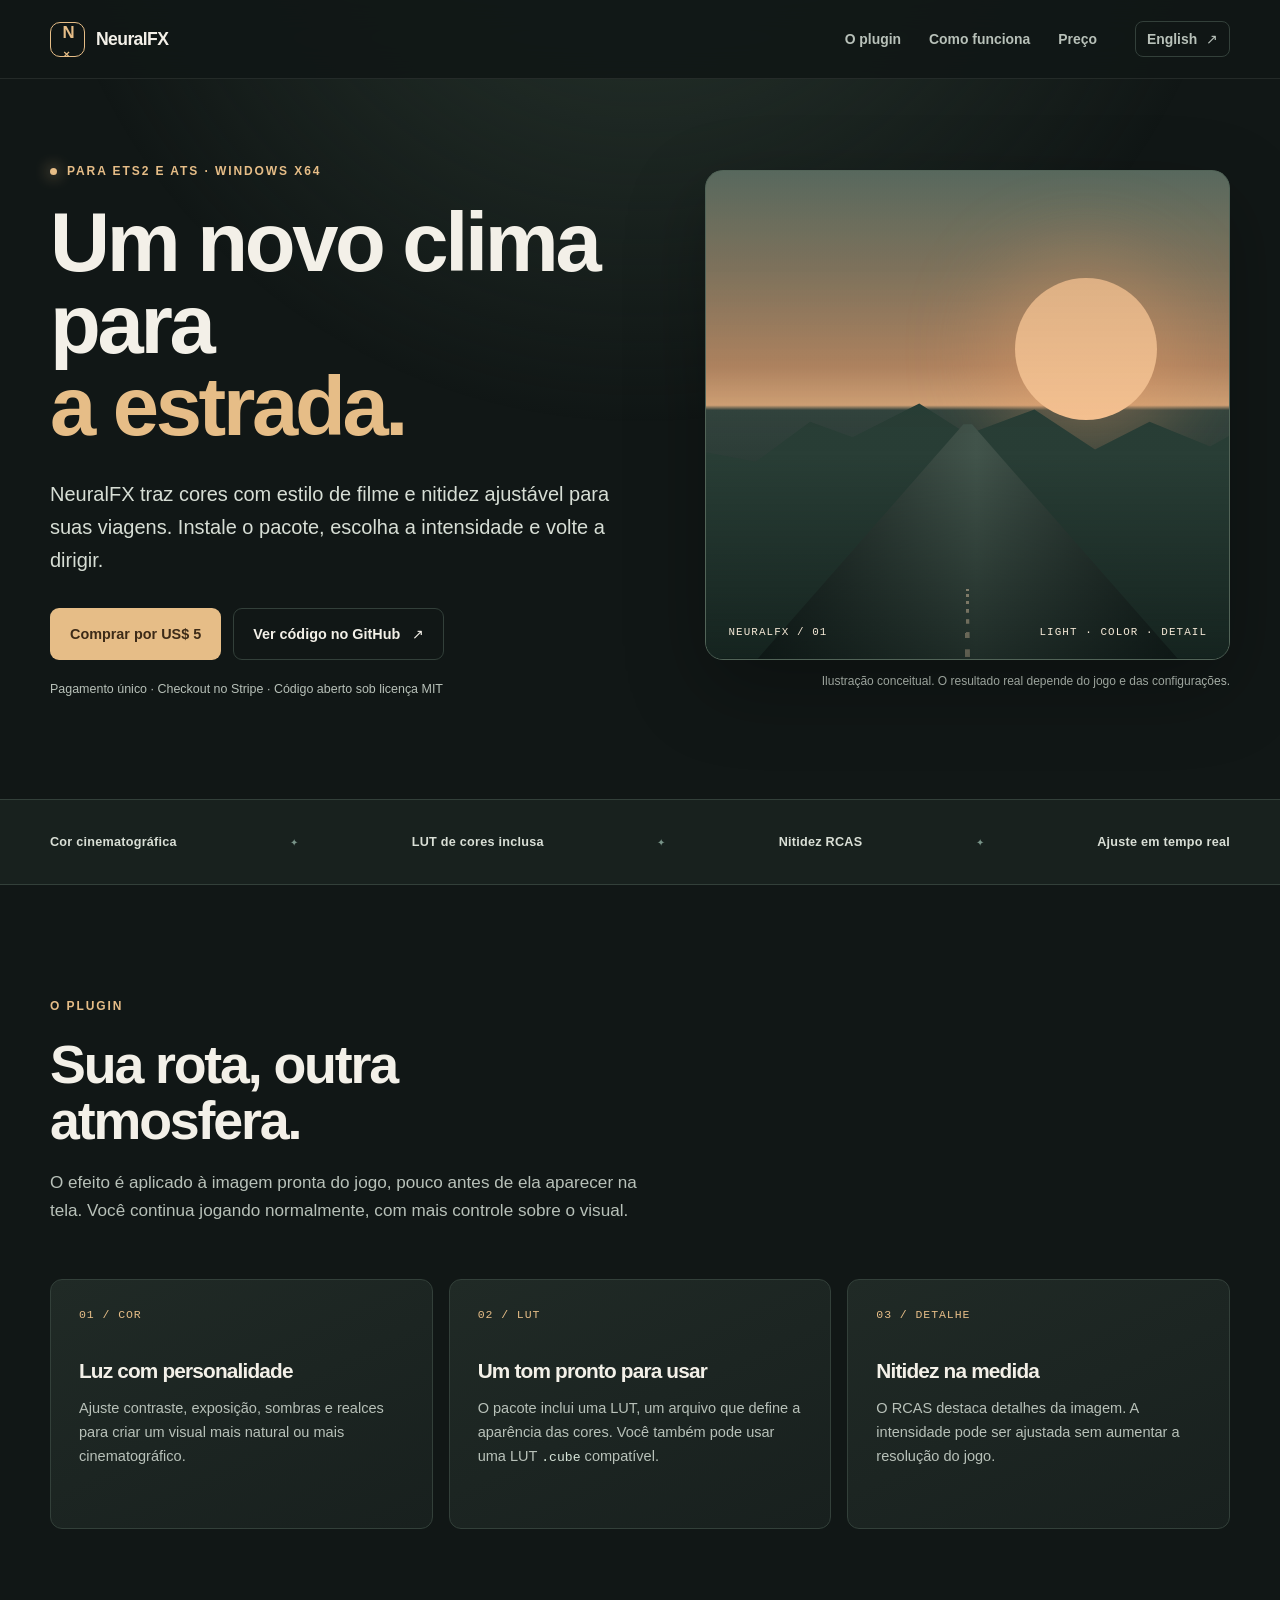
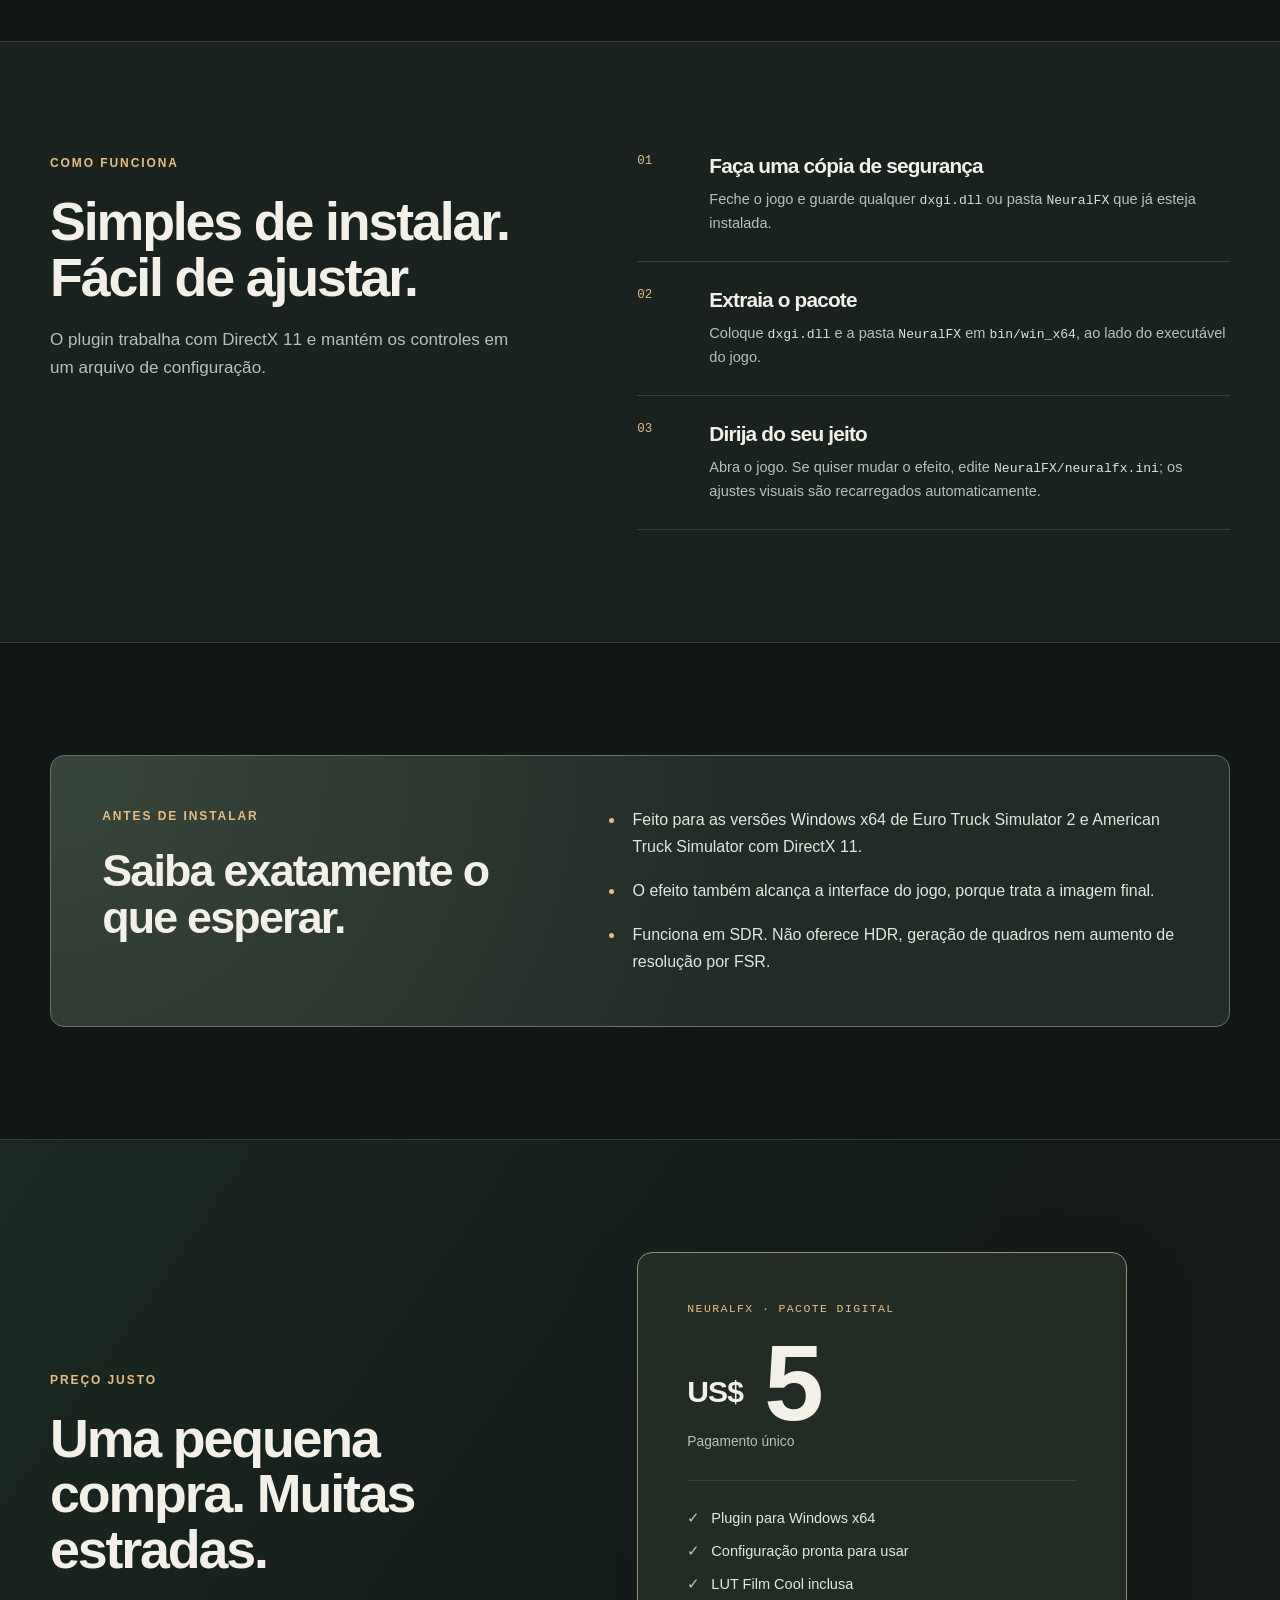
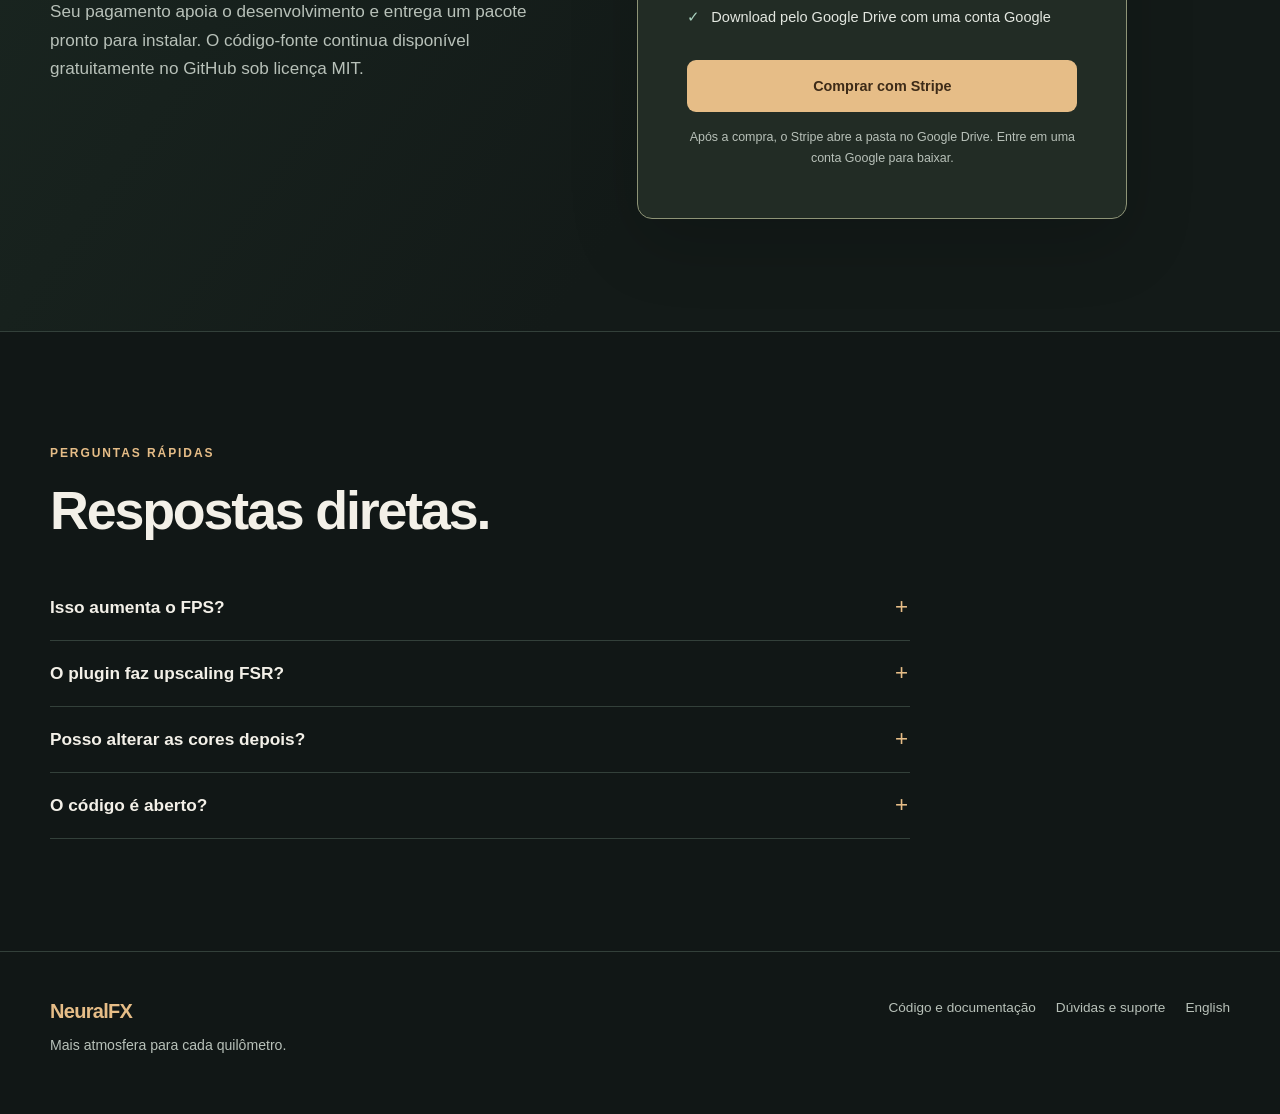
==== site/index.html @ a1a9a32c "feat: add bilingual static storefront" ====
<!doctype html>
<html lang="pt-BR">
<head>
  <meta charset="utf-8">
  <meta name="viewport" content="width=device-width, initial-scale=1">
  <meta name="theme-color" content="#111716">
  <meta name="description" content="NeuralFX dá um visual cinematográfico ao ETS2 e ATS com cor ajustável, LUT e nitidez RCAS. Pacote para Windows x64 por US$ 5.">
  <title>NeuralFX — Um novo clima para a estrada</title>
  <link rel="icon" type="image/svg+xml" href="favicon.svg">
  <link rel="alternate" hreflang="en" href="en/">
  <link rel="alternate" hreflang="pt-BR" href="./">
  <link rel="stylesheet" href="styles/base.css">
  <link rel="stylesheet" href="styles/sections.css">
  <script src="checkout-config.js" defer></script>
  <script src="main.js" defer></script>
</head>
<body>
  <a class="skip-link" href="#conteudo">Pular para o conteúdo</a>
  <header class="site-header">
    <div class="container header-inner">
      <a class="brand" href="./" aria-label="NeuralFX, início"><span class="brand-mark" aria-hidden="true">N<span>×</span></span><span>NeuralFX</span></a>
      <nav class="nav" aria-label="Navegação principal">
        <a href="#plugin">O plugin</a>
        <a href="#como-funciona">Como funciona</a>
        <a href="#preco">Preço</a>
      </nav>
      <a class="language-link" href="en/" lang="en" hreflang="en">English <span aria-hidden="true">↗</span></a>
    </div>
  </header>

  <main id="conteudo">
    <section class="hero container" aria-labelledby="hero-title">
      <div class="hero-copy">
        <p class="eyebrow"><span class="status-dot" aria-hidden="true"></span> Para ETS2 e ATS · Windows x64</p>
        <h1 id="hero-title">Um novo clima para <em>a estrada.</em></h1>
        <p class="hero-lead">NeuralFX traz cores com estilo de filme e nitidez ajustável para suas viagens. Instale o pacote, escolha a intensidade e volte a dirigir.</p>
        <div class="hero-actions">
          <a class="button button-primary checkout-link" data-checkout data-ready-label="Comprar por US$ 5" aria-disabled="true">Compra em preparação</a>
          <a class="button button-secondary" href="https://github.com/aleksanderpalamar/plugin-fsr-est2-ats">Ver código no GitHub <span aria-hidden="true">↗</span></a>
        </div>
        <p class="hero-small">Pagamento único · Checkout no Stripe · Código aberto sob licença MIT</p>
      </div>
      <div class="hero-art">
        <div class="visual" role="img" aria-label="Ilustração de uma estrada ao pôr do sol, representando o tratamento de cor do plugin">
          <div class="visual-sun"></div>
          <div class="visual-horizon"></div>
          <div class="visual-road"></div>
          <div class="visual-line"></div>
          <div class="visual-label"><span>NEURALFX / 01</span><strong>LIGHT · COLOR · DETAIL</strong></div>
        </div>
        <p class="visual-note">Ilustração conceitual. O resultado real depende do jogo e das configurações.</p>
      </div>
    </section>

    <section class="feature-strip" aria-label="Principais recursos">
      <div class="container feature-strip-inner">
        <span>Cor cinematográfica</span><span aria-hidden="true">✦</span>
        <span>LUT de cores inclusa</span><span aria-hidden="true">✦</span>
        <span>Nitidez RCAS</span><span aria-hidden="true">✦</span>
        <span>Ajuste em tempo real</span>
      </div>
    </section>

    <section class="section container" id="plugin" aria-labelledby="plugin-title">
      <div class="section-heading"><p class="eyebrow">O plugin</p><h2 id="plugin-title">Sua rota, outra atmosfera.</h2><p>O efeito é aplicado à imagem pronta do jogo, pouco antes de ela aparecer na tela. Você continua jogando normalmente, com mais controle sobre o visual.</p></div>
      <div class="feature-grid">
        <article class="feature-card">
          <span class="feature-number">01 / COR</span>
          <h3>Luz com personalidade</h3>
          <p>Ajuste contraste, exposição, sombras e realces para criar um visual mais natural ou mais cinematográfico.</p>
        </article>
        <article class="feature-card">
          <span class="feature-number">02 / LUT</span>
          <h3>Um tom pronto para usar</h3>
          <p>O pacote inclui uma LUT, um arquivo que define a aparência das cores. Você também pode usar uma LUT <code>.cube</code> compatível.</p>
        </article>
        <article class="feature-card">
          <span class="feature-number">03 / DETALHE</span>
          <h3>Nitidez na medida</h3>
          <p>O RCAS destaca detalhes da imagem. A intensidade pode ser ajustada sem aumentar a resolução do jogo.</p>
        </article>
      </div>
    </section>

    <section class="section process-section" id="como-funciona" aria-labelledby="process-title">
      <div class="container process-layout">
        <div class="section-heading"><p class="eyebrow">Como funciona</p><h2 id="process-title">Simples de instalar. Fácil de ajustar.</h2><p>O plugin trabalha com DirectX 11 e mantém os controles em um arquivo de configuração.</p></div>
        <ol class="steps">
          <li><span>01</span><div><h3>Faça uma cópia de segurança</h3><p>Feche o jogo e guarde qualquer <code>dxgi.dll</code> ou pasta <code>NeuralFX</code> que já esteja instalada.</p></div></li>
          <li><span>02</span><div><h3>Extraia o pacote</h3><p>Coloque <code>dxgi.dll</code> e a pasta <code>NeuralFX</code> em <code>bin/win_x64</code>, ao lado do executável do jogo.</p></div></li>
          <li><span>03</span><div><h3>Dirija do seu jeito</h3><p>Abra o jogo. Se quiser mudar o efeito, edite <code>NeuralFX/neuralfx.ini</code>; os ajustes visuais são recarregados automaticamente.</p></div></li>
        </ol>
      </div>
    </section>

    <section class="section container" aria-labelledby="scope-title">
      <div class="scope-panel"><div><p class="eyebrow">Antes de instalar</p><h2 id="scope-title">Saiba exatamente o que esperar.</h2></div><ul><li>Feito para as versões Windows x64 de Euro Truck Simulator 2 e American Truck Simulator com DirectX 11.</li><li>O efeito também alcança a interface do jogo, porque trata a imagem final.</li><li>Funciona em SDR. Não oferece HDR, geração de quadros nem aumento de resolução por FSR.</li></ul></div>
    </section>

    <section class="section pricing-section" id="preco" aria-labelledby="price-title">
      <div class="container pricing-layout">
        <div class="section-heading"><p class="eyebrow">Preço justo</p><h2 id="price-title">Uma pequena compra. Muitas estradas.</h2><p>Seu pagamento apoia o desenvolvimento e entrega um pacote pronto para instalar. O código-fonte continua disponível gratuitamente no GitHub sob licença MIT.</p></div>
        <div class="price-card">
          <p class="price-label">NEURALFX · PACOTE DIGITAL</p>
          <p class="price"><span>US$</span> 5</p>
          <p class="price-frequency">Pagamento único</p>
          <ul>
            <li>Plugin para Windows x64</li>
            <li>Configuração pronta para usar</li>
            <li>LUT Film Cool inclusa</li>
            <li>Download pelo Google Drive com uma conta Google</li>
          </ul>
          <a class="button button-primary checkout-link" data-checkout data-ready-label="Comprar com Stripe" aria-disabled="true">Compra em preparação</a>
          <p class="checkout-status" data-checkout-status data-ready-text="Após a compra, o Stripe abre a pasta no Google Drive. Entre em uma conta Google para baixar.">A compra será liberada após a configuração do download.</p>
        </div>
      </div>
    </section>

    <section class="section container faq-section" aria-labelledby="faq-title">
      <div class="section-heading"><p class="eyebrow">Perguntas rápidas</p><h2 id="faq-title">Respostas diretas.</h2></div>
      <div class="faq-list">
        <details><summary>Isso aumenta o FPS?</summary><p>Não. O foco é a aparência da imagem. Como há processamento adicional, o impacto no desempenho depende do seu computador e das configurações escolhidas.</p></details>
        <details><summary>O plugin faz upscaling FSR?</summary><p>Não. Ele usa a técnica de nitidez RCAS, mas não aumenta a resolução nem gera novos quadros.</p></details>
        <details><summary>Posso alterar as cores depois?</summary><p>Sim. Você pode ajustar os parâmetros no arquivo <code>neuralfx.ini</code> e trocar a LUT <code>.cube</code> por outra compatível.</p></details>
        <details><summary>O código é aberto?</summary><p>Sim. O projeto está no <a href="https://github.com/aleksanderpalamar/plugin-fsr-est2-ats">GitHub</a> sob licença MIT. A compra do pacote é uma forma de apoiar o projeto.</p></details>
      </div>
    </section>
  </main>

  <footer class="site-footer"><div class="container footer-inner"><div><span class="brand footer-brand">NeuralFX</span><p>Mais atmosfera para cada quilômetro.</p></div><div class="footer-links"><a href="https://github.com/aleksanderpalamar/plugin-fsr-est2-ats">Código e documentação</a><a href="https://github.com/aleksanderpalamar/plugin-fsr-est2-ats/issues">Dúvidas e suporte</a><a href="en/" lang="en" hreflang="en">English</a></div></div></footer>
</body>
</html>
---- site/styles/base.css ----
:root {
  color-scheme: dark;
  --canvas: #111716;
  --surface: #19211f;
  --surface-soft: #202a27;
  --border: #33403a;
  --text: #f3f0e8;
  --muted: #b8c1b9;
  --accent: #e6bd87;
  --accent-dark: #3d2b18;
  --mint: #a9d1bf;
  font-family: "Aptos", "Segoe UI", "Helvetica Neue", Arial, sans-serif;
  font-synthesis: none;
  text-rendering: optimizeLegibility;
}

* { box-sizing: border-box; }
html { scroll-behavior: smooth; }
body { margin: 0; min-width: 320px; background: var(--canvas); color: var(--text); }
body::before { position: fixed; inset: 0; z-index: -1; content: ""; pointer-events: none; background: radial-gradient(circle at 50% -20%, #2a3830 0, transparent 48%); }
a { color: inherit; }
a:focus-visible, summary:focus-visible { outline: 2px solid var(--accent); outline-offset: 4px; }
button, a { -webkit-tap-highlight-color: transparent; }
code { color: #d7e5d9; font: 0.9em "Cascadia Code", "Consolas", monospace; overflow-wrap: anywhere; }
.container { width: min(100% - 48px, 1180px); margin-inline: auto; }
.skip-link { position: absolute; z-index: 20; top: -80px; left: 16px; padding: 12px 16px; background: var(--accent); color: var(--accent-dark); }
.skip-link:focus { top: 12px; }
.site-header { position: sticky; top: 0; z-index: 10; border-bottom: 1px solid rgba(231, 240, 227, 0.09); background: rgba(17, 23, 22, 0.92); backdrop-filter: blur(16px); }
.header-inner { min-height: 78px; display: flex; align-items: center; gap: 28px; }
.brand { display: inline-flex; align-items: center; gap: 11px; font-size: 1.1rem; font-weight: 750; letter-spacing: -0.035em; text-decoration: none; white-space: nowrap; }
.brand-mark { display: grid; place-items: center; position: relative; width: 35px; height: 35px; border: 1px solid var(--accent); border-radius: 10px; color: var(--accent); font-size: 1.05rem; letter-spacing: -0.12em; }
.brand-mark span { font-size: 0.72rem; transform: translate(-2px, 5px); }
.nav { display: flex; align-items: center; gap: 28px; margin-left: auto; }
.nav a, .language-link { color: var(--muted); font-size: 0.87rem; font-weight: 600; text-decoration: none; transition: color 150ms ease; }
.nav a:hover, .language-link:hover, .footer-links a:hover { color: var(--accent); }
.language-link { margin-left: 10px; padding: 9px 11px; border: 1px solid var(--border); border-radius: 8px; white-space: nowrap; }
.language-link span { margin-left: 5px; }
.eyebrow { display: flex; align-items: center; gap: 10px; margin: 0 0 20px; color: var(--accent); font-size: 0.75rem; font-weight: 800; letter-spacing: 0.16em; text-transform: uppercase; }
.status-dot { width: 7px; height: 7px; border-radius: 50%; background: var(--accent); box-shadow: 0 0 15px var(--accent); }
h1, h2, h3, p { margin-top: 0; }
h1, h2, h3 { letter-spacing: -0.04em; }
h1 { font-size: clamp(3.3rem, 6.5vw, 6.1rem); line-height: 0.99; }
h2 { font-size: clamp(2.35rem, 4.2vw, 4rem); line-height: 1.04; }
h3 { font-size: 1.3rem; line-height: 1.2; }
p, li { line-height: 1.65; }
.button { min-height: 52px; display: inline-flex; align-items: center; justify-content: center; gap: 12px; padding: 13px 19px; border: 1px solid transparent; border-radius: 9px; font-size: 0.9rem; font-weight: 750; text-align: center; text-decoration: none; transition: transform 150ms ease, background-color 150ms ease, border-color 150ms ease; }
.button[href]:hover { transform: translateY(-2px); }
.button-primary { background: var(--accent); color: var(--accent-dark); }
.button-primary[href]:hover { background: #f6ce99; }
.button-secondary { border-color: var(--border); color: var(--text); }
.button-secondary:hover { border-color: var(--accent); }
.button[aria-disabled="true"] { background: #43504a; color: #d9ded8; cursor: not-allowed; }
.section { padding-block: 112px; scroll-margin-top: 72px; }
.section-heading { max-width: 590px; }
.section-heading h2 { margin-bottom: 20px; }
.section-heading > p:last-child { color: var(--muted); font-size: 1.07rem; }
.site-footer { padding: 48px 0 56px; border-top: 1px solid var(--border); }
.footer-inner { display: flex; justify-content: space-between; gap: 32px; }
.footer-brand { color: var(--accent); font-size: 1.25rem; }
.site-footer p { margin: 11px 0 0; color: var(--muted); font-size: 0.88rem; }
.footer-links { display: flex; flex-wrap: wrap; align-items: start; justify-content: end; gap: 20px; }
.footer-links a { color: var(--muted); font-size: 0.85rem; text-decoration: none; }

@media (max-width: 700px) {
  .container { width: min(100% - 32px, 1180px); }
  .header-inner { min-height: 68px; gap: 12px; }
  .nav { display: none; }
  .language-link { margin-left: auto; }
  .section { padding-block: 76px; }
  .footer-inner { flex-direction: column; }
  .footer-links { justify-content: start; }
}

@media (prefers-reduced-motion: reduce) {
  html { scroll-behavior: auto; }
  .button, .nav a, .language-link { transition: none; }
}
---- site/styles/sections.css ----
.hero { min-height: 720px; display: grid; grid-template-columns: 1.06fr 0.94fr; align-items: center; gap: clamp(32px, 5vw, 76px); padding-block: 75px 92px; }
.hero-copy { max-width: 650px; }
.hero h1 { margin-bottom: 29px; }
.hero h1 em { display: block; color: var(--accent); font-style: normal; }
.hero-lead { max-width: 560px; margin-bottom: 31px; color: #d7ded5; font-size: clamp(1.1rem, 1.7vw, 1.25rem); }
.hero-actions { display: flex; flex-wrap: wrap; gap: 12px; }
.hero-small { margin: 19px 0 0; color: var(--muted); font-size: 0.78rem; }
.hero-art { min-width: 0; }
.visual { position: relative; isolation: isolate; height: 490px; overflow: hidden; border: 1px solid #526458; border-radius: 18px; background: linear-gradient(180deg, #637468 0%, #b78863 40%, #d4a377 48%, #33443e 49%, #15231f 100%); box-shadow: 0 28px 80px rgba(0, 0, 0, 0.28); }
.visual::after { position: absolute; inset: 0; z-index: 3; content: ""; background: linear-gradient(180deg, rgba(13, 27, 22, 0.12) 20%, transparent 58%, rgba(8, 18, 16, 0.6)); pointer-events: none; }
.visual-sun { position: absolute; top: 22%; left: 59%; width: 142px; height: 142px; border-radius: 50%; background: #f9c493; box-shadow: 0 0 82px 30px rgba(250, 171, 112, 0.33); }
.visual-horizon { position: absolute; inset: 37% -8% 0; background: #293e36; clip-path: polygon(0 38%, 7% 33%, 15% 36%, 24% 23%, 31% 28%, 42% 17%, 50% 27%, 61% 19%, 71% 32%, 80% 23%, 90% 31%, 100% 20%, 100% 100%, 0 100%); }
.visual-road { position: absolute; z-index: 1; left: 9%; bottom: -1%; width: 82%; height: 49%; background: linear-gradient(90deg, #17201e, #42544b 52%, #17201e); clip-path: polygon(49% 0, 51% 0, 100% 100%, 0 100%); }
.visual-line { position: absolute; z-index: 2; bottom: 0; left: 49.5%; width: 1%; height: 41%; transform: perspective(120px) rotateX(42deg); transform-origin: bottom; background: repeating-linear-gradient(180deg, #efd9b7 0 11px, transparent 11px 31px); opacity: 0.85; }
.visual-label { position: absolute; z-index: 4; right: 22px; bottom: 21px; left: 22px; display: flex; justify-content: space-between; gap: 12px; color: #f5e9d7; font: 0.68rem "Cascadia Code", "Consolas", monospace; letter-spacing: 0.1em; }
.visual-label strong { font-weight: 500; }
.visual-note { margin: 12px 0 0; color: var(--muted); font-size: 0.75rem; text-align: right; }
.feature-strip { border-block: 1px solid var(--border); background: #18211e; }
.feature-strip-inner { min-height: 84px; display: flex; align-items: center; justify-content: space-between; gap: 16px; color: #d9dfd6; font-size: 0.79rem; font-weight: 700; letter-spacing: 0.02em; }
.feature-strip-inner span:nth-child(even) { color: #799489; font-size: 0.65rem; }
.feature-grid { display: grid; grid-template-columns: repeat(3, 1fr); gap: 16px; margin-top: 54px; }
.feature-card { min-height: 250px; padding: 28px; border: 1px solid var(--border); border-radius: 12px; background: linear-gradient(155deg, #202a26, #18201e); }
.feature-number { display: block; margin-bottom: 38px; color: var(--accent); font: 0.72rem "Cascadia Code", "Consolas", monospace; letter-spacing: 0.08em; }
.feature-card h3 { margin-bottom: 12px; }
.feature-card p { margin: 0; color: var(--muted); font-size: 0.91rem; }
.process-section { border-block: 1px solid var(--border); background: #19221f; }
.process-layout { display: grid; grid-template-columns: 0.9fr 1.1fr; align-items: start; gap: clamp(40px, 8vw, 110px); }
.steps { margin: 0; padding: 0; list-style: none; }
.steps li { display: grid; grid-template-columns: 54px 1fr; gap: 18px; padding: 26px 0; border-bottom: 1px solid var(--border); }
.steps li:first-child { padding-top: 0; }
.steps li > span { color: var(--accent); font: 0.78rem "Cascadia Code", "Consolas", monospace; }
.steps h3 { margin-bottom: 8px; }
.steps p { margin: 0; color: var(--muted); font-size: 0.91rem; }
.scope-panel { display: grid; grid-template-columns: 0.85fr 1.15fr; gap: clamp(28px, 6vw, 80px); padding: clamp(28px, 4vw, 54px); border: 1px solid #647368; border-radius: 14px; background: radial-gradient(circle at 0 0, #39463b, #222c27 58%); }
.scope-panel h2 { max-width: 430px; margin-bottom: 0; font-size: clamp(2rem, 3.5vw, 3.15rem); }
.scope-panel ul { display: grid; gap: 18px; margin: 0; padding-left: 22px; color: #e0e7de; }
.scope-panel li { padding-left: 7px; }
.scope-panel li::marker { color: var(--accent); }
.pricing-section { border-block: 1px solid var(--border); background: linear-gradient(125deg, #1b2822, #131a18 60%); }
.pricing-layout { display: grid; grid-template-columns: 0.9fr 1.1fr; align-items: center; gap: clamp(40px, 8vw, 120px); }
.price-card { max-width: 490px; padding: clamp(28px, 5vw, 49px); border: 1px solid #8e9477; border-radius: 15px; background: #222c25; box-shadow: 0 24px 70px rgba(0, 0, 0, 0.16); }
.price-label { margin-bottom: 15px; color: var(--accent); font: 0.72rem "Cascadia Code", "Consolas", monospace; letter-spacing: 0.12em; }
.price { margin-bottom: -7px; font-size: clamp(4.4rem, 9vw, 6.7rem); font-weight: 760; line-height: 1; letter-spacing: -0.08em; }
.price span { font-size: 0.28em; letter-spacing: -0.03em; vertical-align: middle; }
.price-frequency { color: var(--muted); font-size: 0.86rem; }
.price-card ul { display: grid; gap: 9px; margin: 27px 0 31px; padding: 25px 0 0; border-top: 1px solid var(--border); list-style: none; }
.price-card li { display: flex; gap: 11px; color: #e3e7e0; font-size: 0.91rem; }
.price-card li::before { content: "✓"; color: var(--mint); font-weight: 800; }
.price-card .button { width: 100%; }
.checkout-status { margin: 15px 0 0; color: var(--muted); font-size: 0.78rem; text-align: center; }
.faq-section .section-heading { margin-bottom: 36px; }
.faq-list { max-width: 860px; }
.faq-list details { border-bottom: 1px solid var(--border); }
.faq-list summary { position: relative; padding: 22px 42px 22px 0; cursor: pointer; font-size: 1.08rem; font-weight: 700; list-style: none; }
.faq-list summary::-webkit-details-marker { display: none; }
.faq-list summary::after { position: absolute; top: 19px; right: 2px; content: "+"; color: var(--accent); font-size: 1.4rem; font-weight: 400; }
.faq-list details[open] summary::after { content: "−"; }
.faq-list details p { max-width: 730px; margin: 0 0 22px; color: var(--muted); font-size: 0.92rem; }
.faq-list details a { color: var(--accent); }

@media (max-width: 950px) {
  .hero { min-height: 0; grid-template-columns: 1fr; padding-block: 65px 80px; }
  .hero-copy { max-width: 760px; }
  .hero-art { max-width: 760px; }
  .visual { height: 390px; }
  .process-layout, .pricing-layout { grid-template-columns: 1fr; }
  .price-card { max-width: 620px; }
}

@media (max-width: 700px) {
  .hero { padding-block: 57px 64px; }
  .hero-actions { align-items: stretch; flex-direction: column; }
  .visual { height: 310px; }
  .visual-sun { width: 105px; height: 105px; }
  .visual-label { font-size: 0.56rem; }
  .feature-strip-inner { min-height: 92px; justify-content: center; flex-wrap: wrap; gap: 6px 13px; padding-block: 18px; }
  .feature-strip-inner span:nth-child(even) { display: none; }
  .feature-grid { grid-template-columns: 1fr; margin-top: 38px; }
  .feature-card { min-height: 0; }
  .feature-number { margin-bottom: 23px; }
  .scope-panel { grid-template-columns: 1fr; }
  .scope-panel ul { padding-left: 19px; }
  .steps li { grid-template-columns: 38px 1fr; gap: 10px; }
}
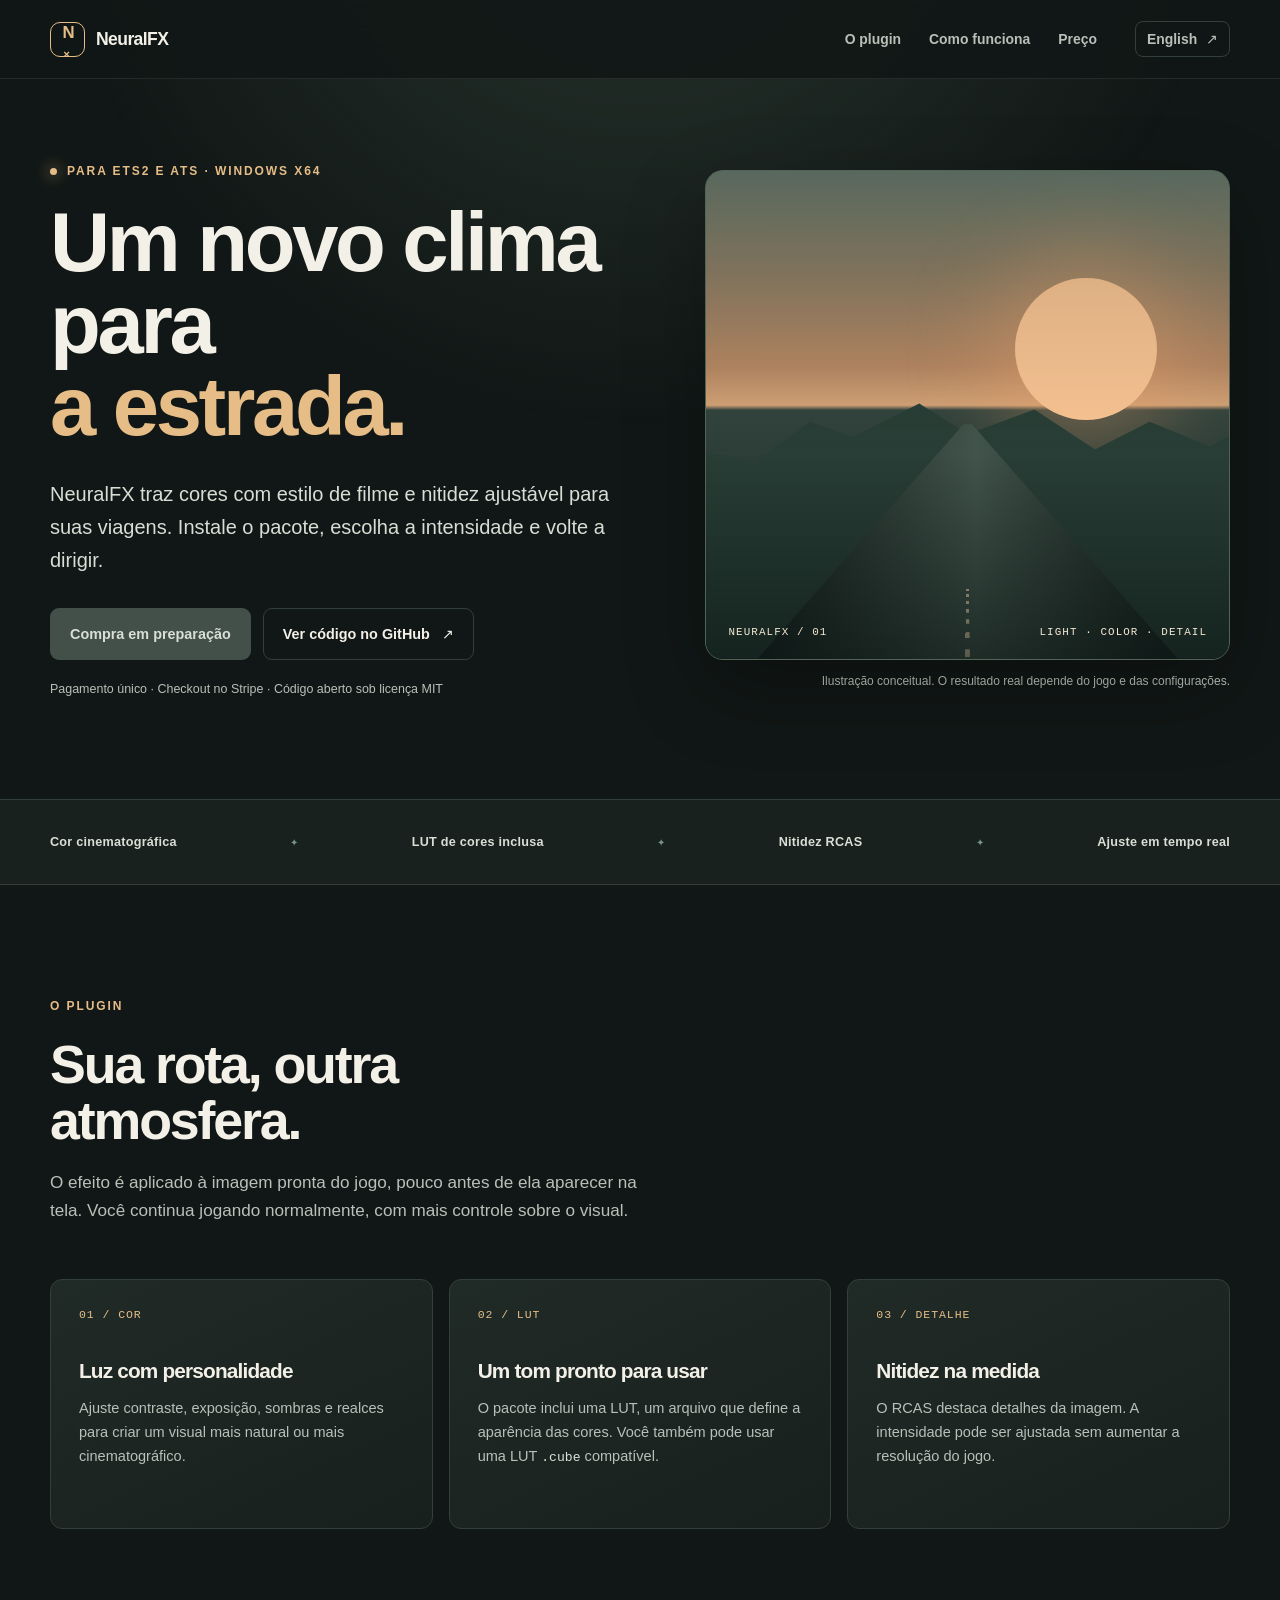
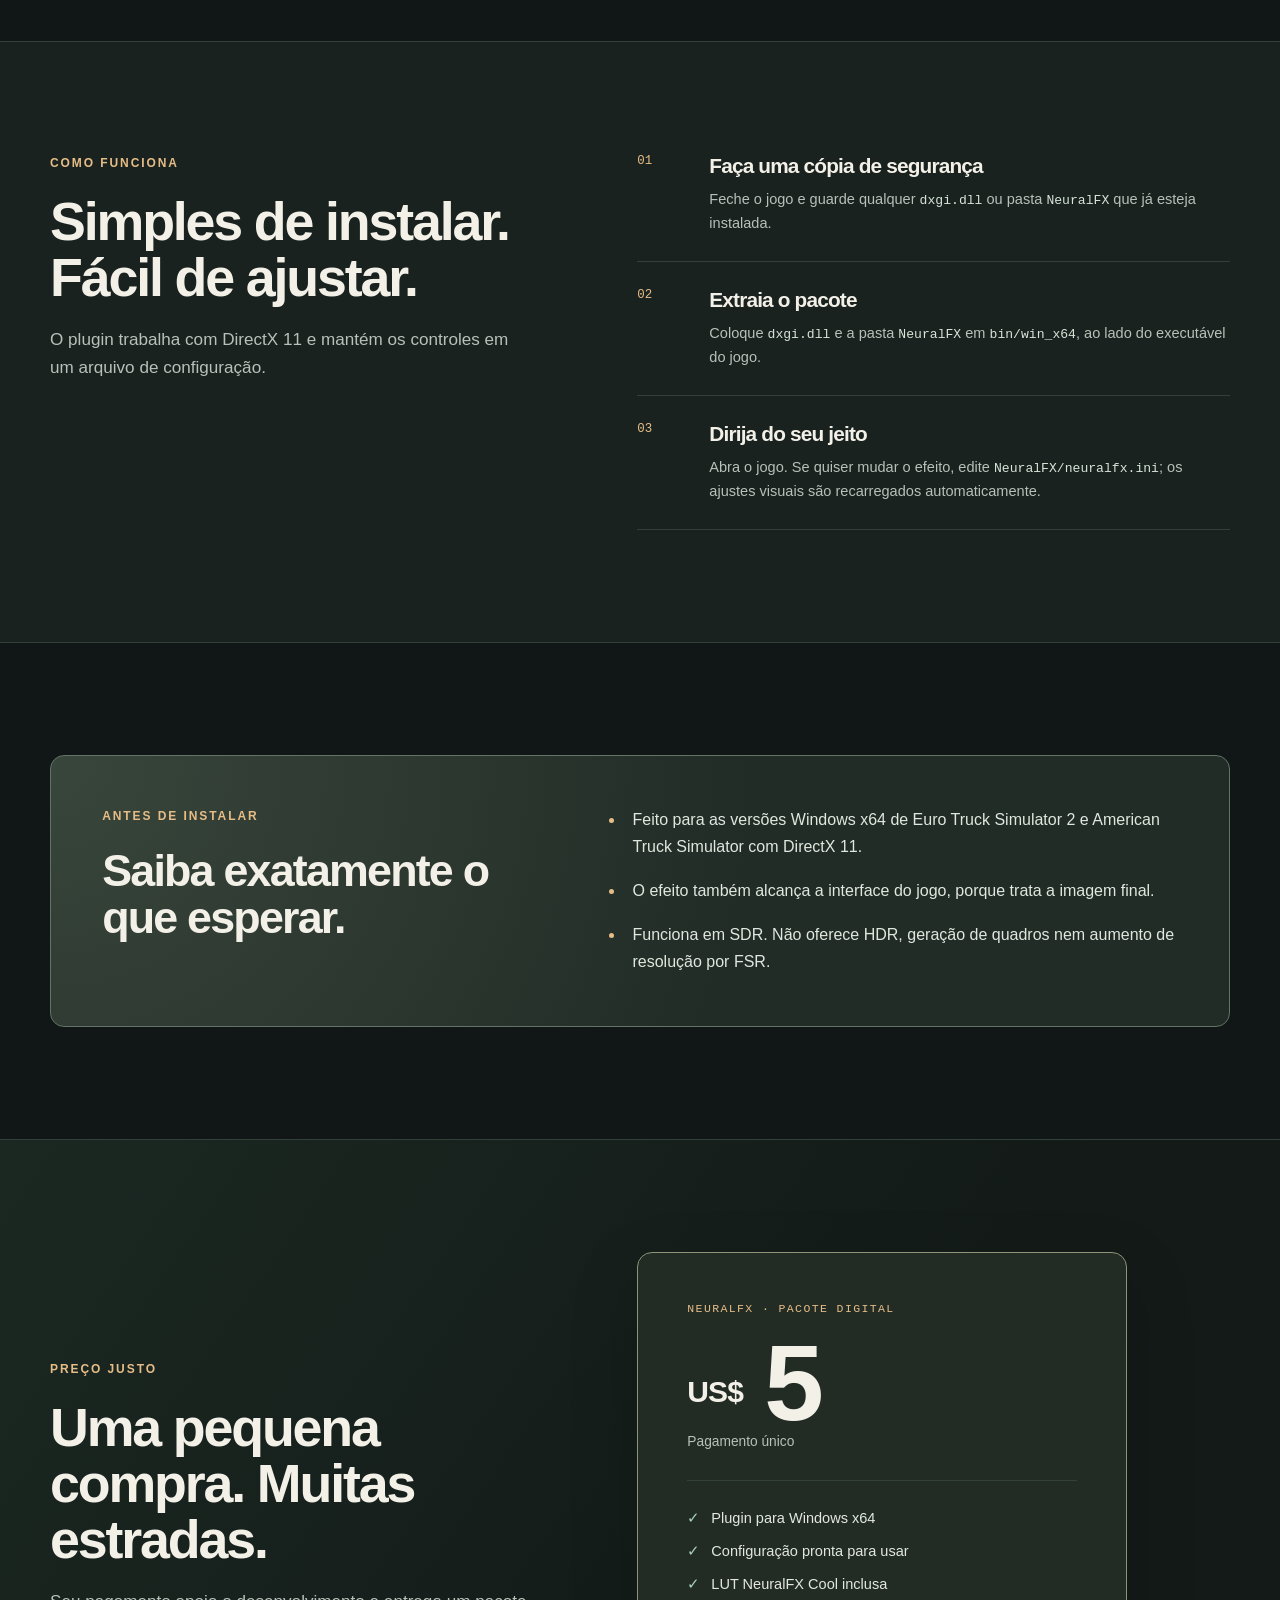
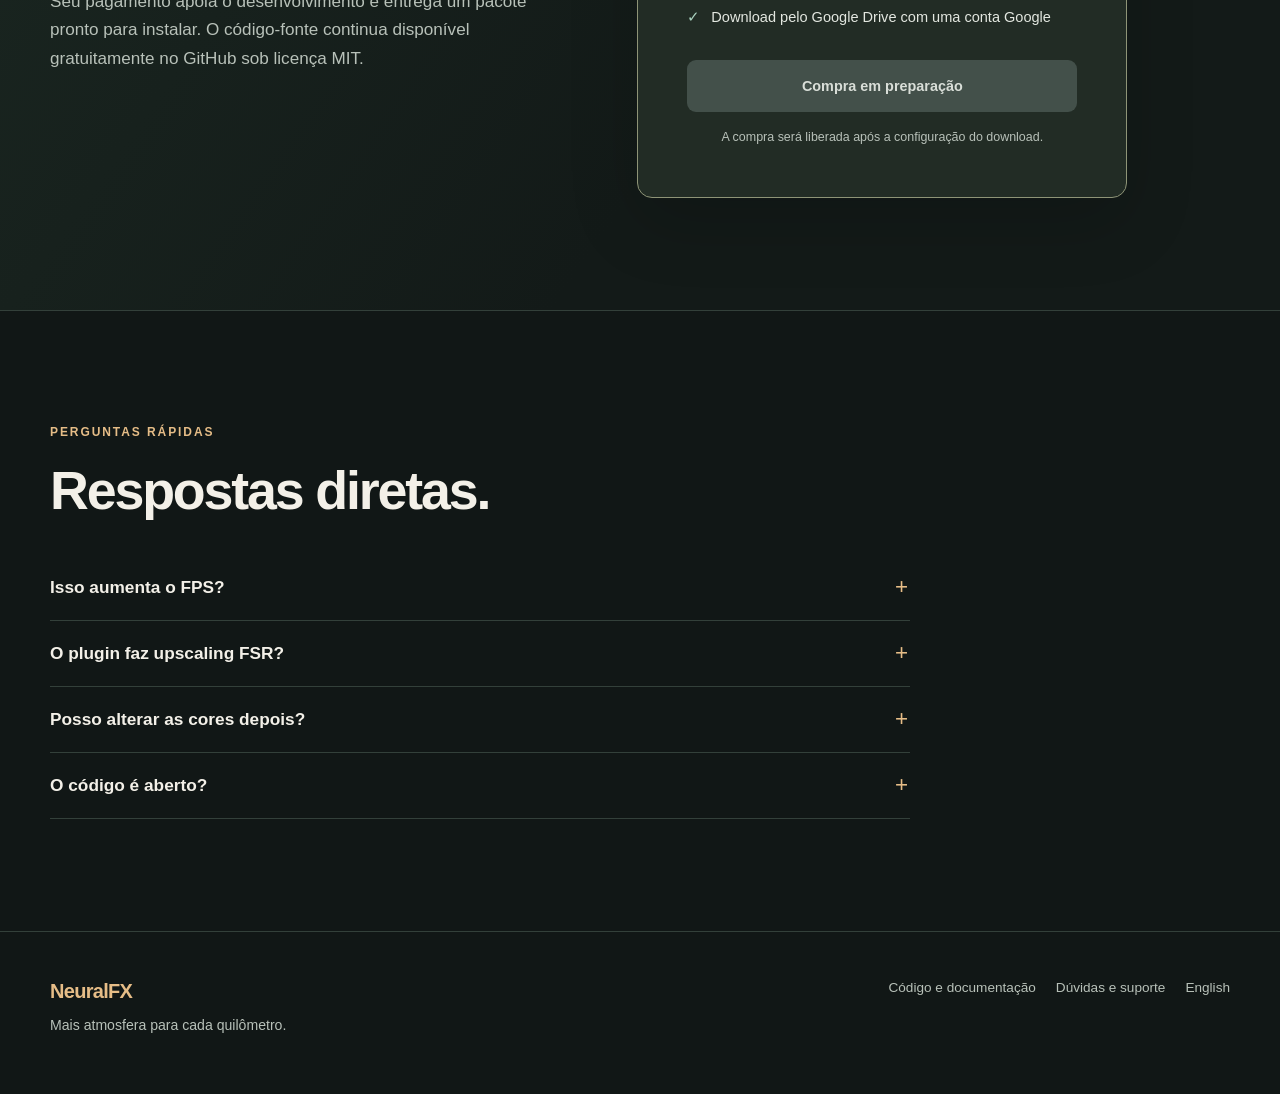
==== commit fc900e04: "fix: include license notices and replace bundled LUT" ====
--- a/site/index.html
+++ b/site/index.html
@@ -107,7 +107,7 @@
           <ul>
             <li>Plugin para Windows x64</li>
             <li>Configuração pronta para usar</li>
-            <li>LUT Film Cool inclusa</li>
+            <li>LUT NeuralFX Cool inclusa</li>
             <li>Download pelo Google Drive com uma conta Google</li>
           </ul>
           <a class="button button-primary checkout-link" data-checkout data-ready-label="Comprar com Stripe" aria-disabled="true">Compra em preparação</a>
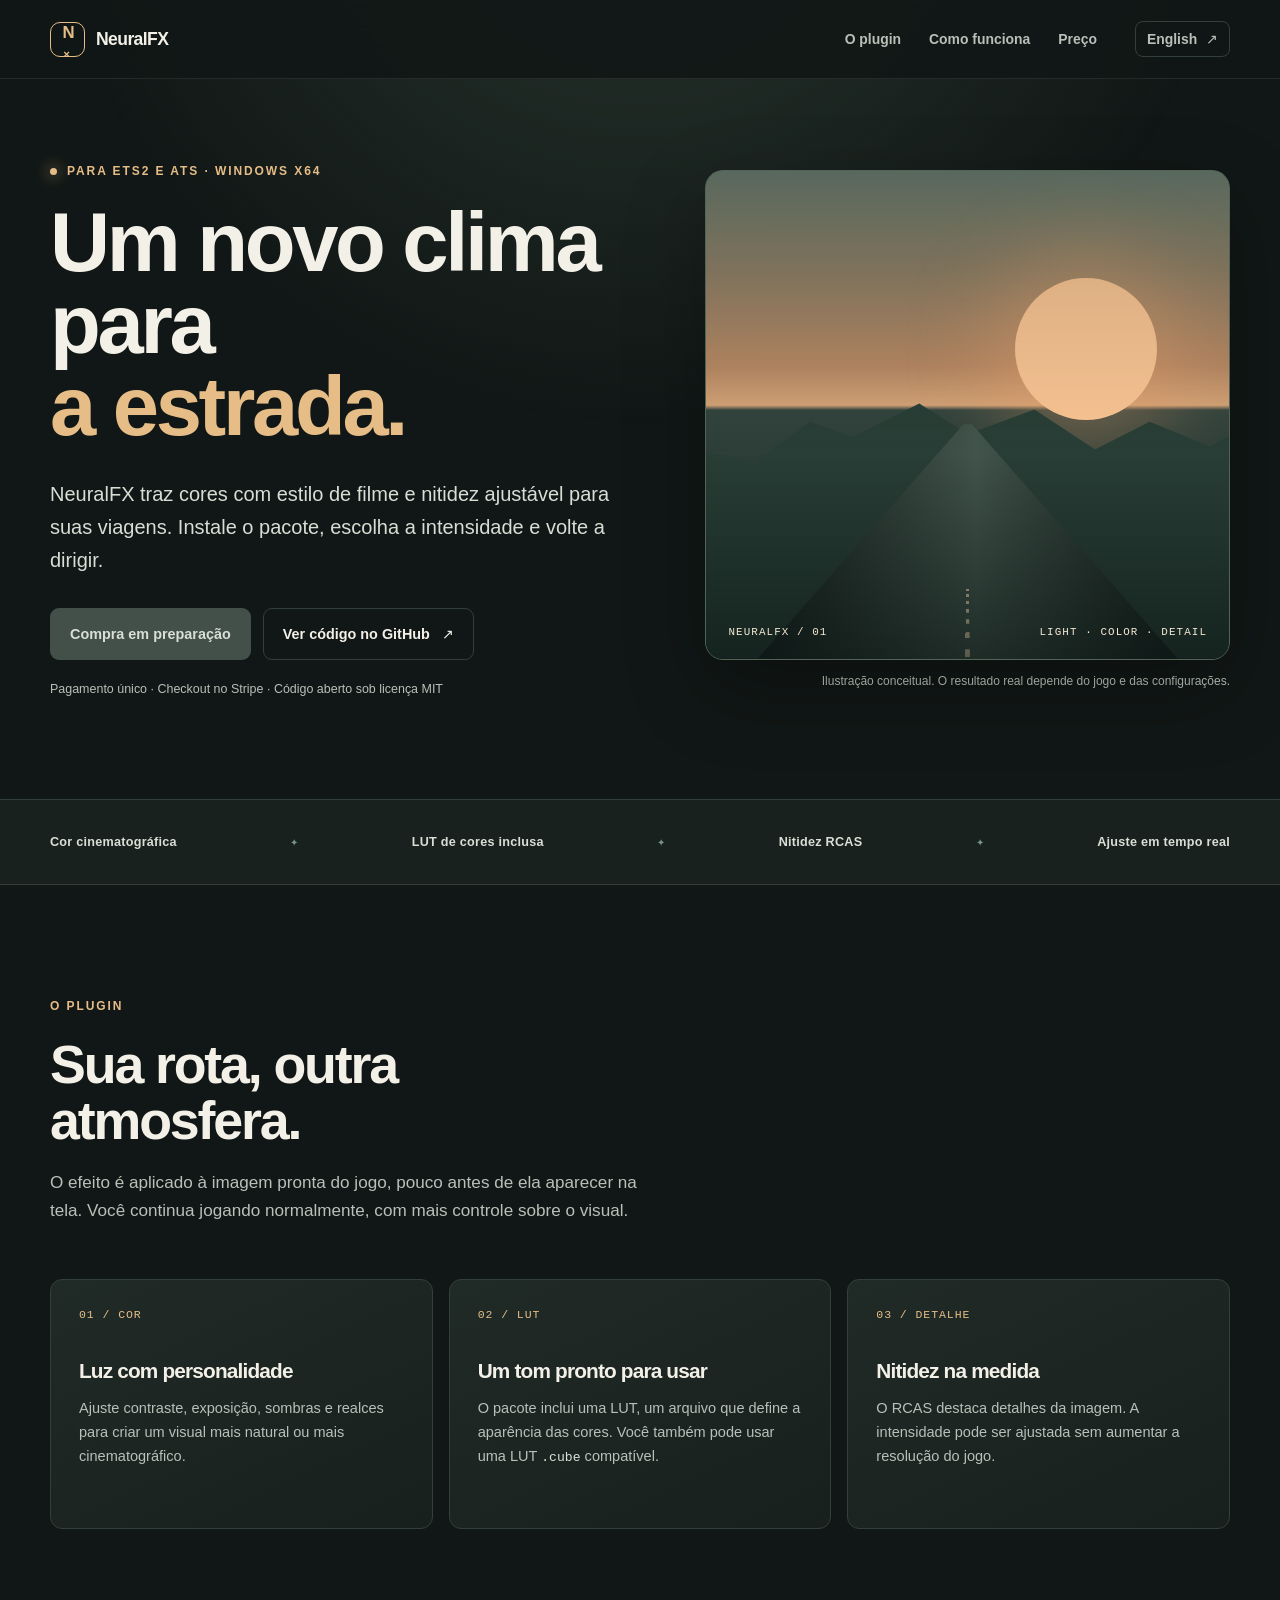
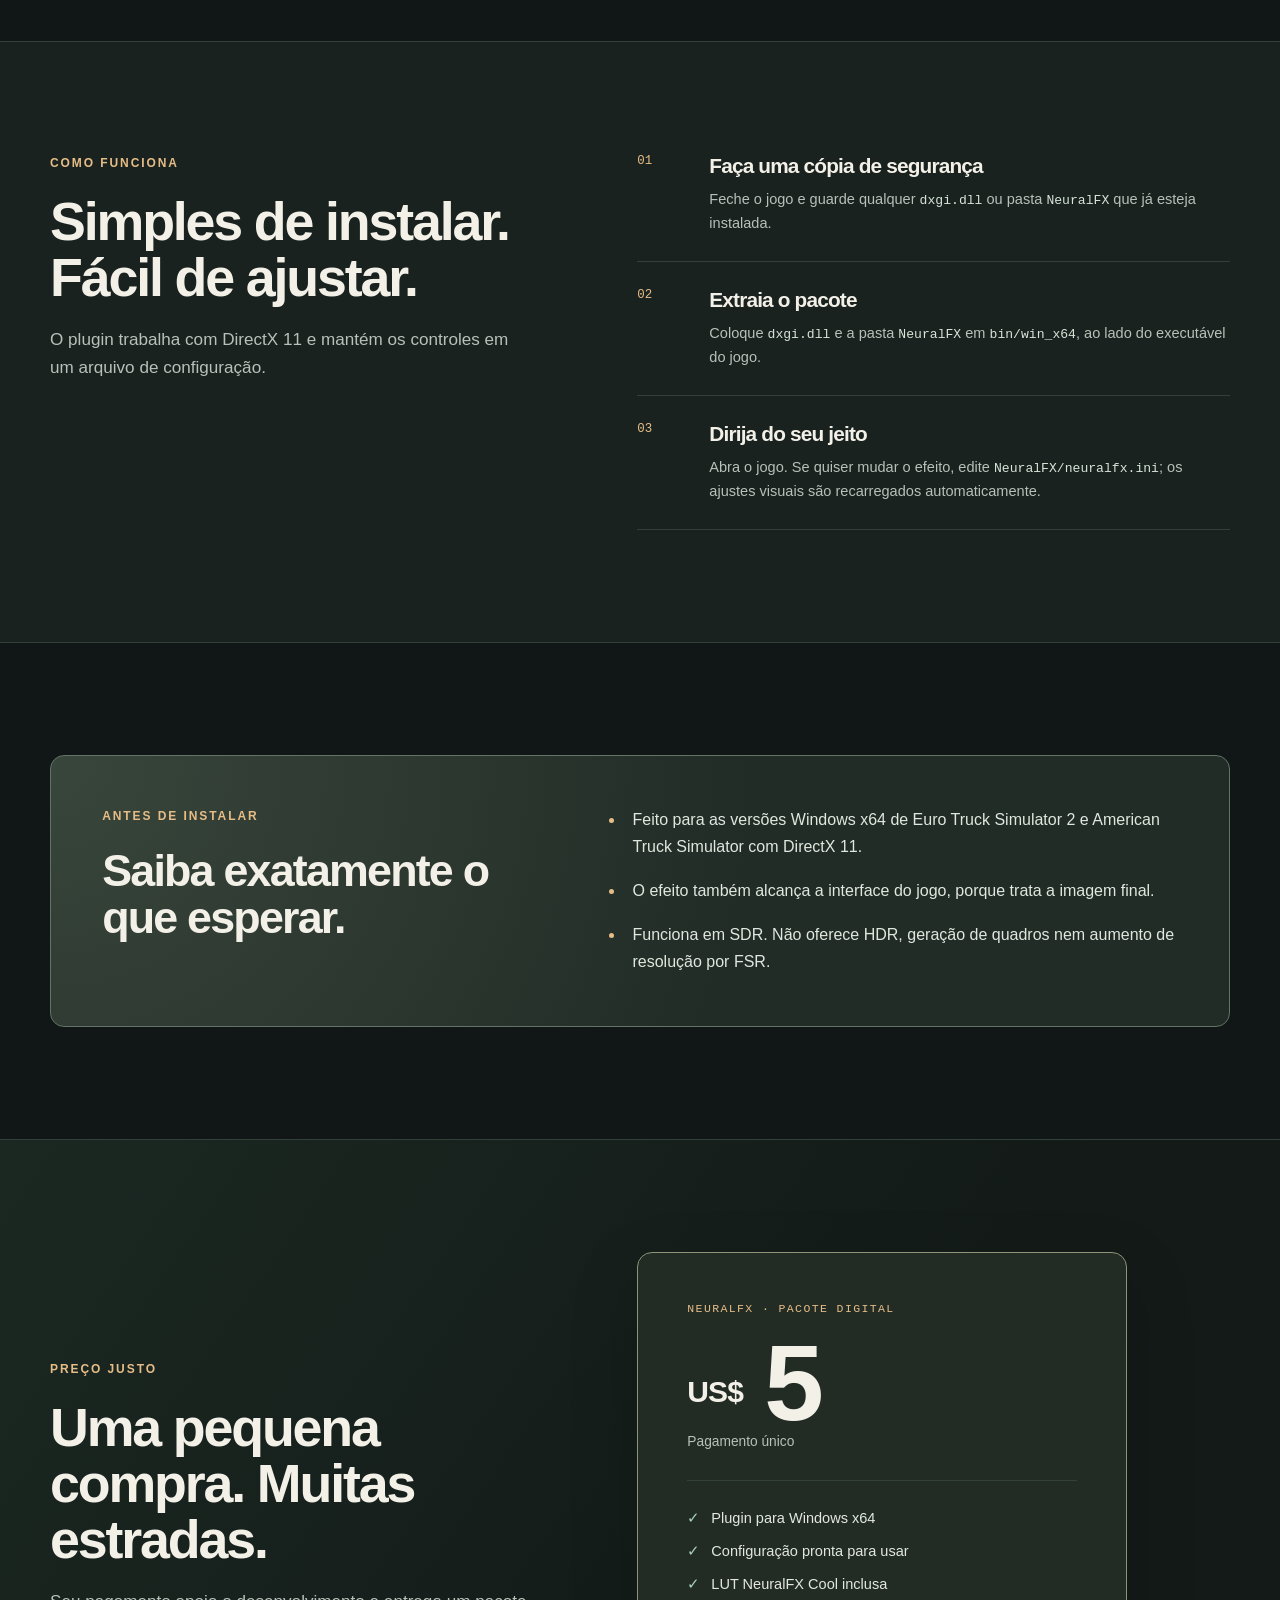
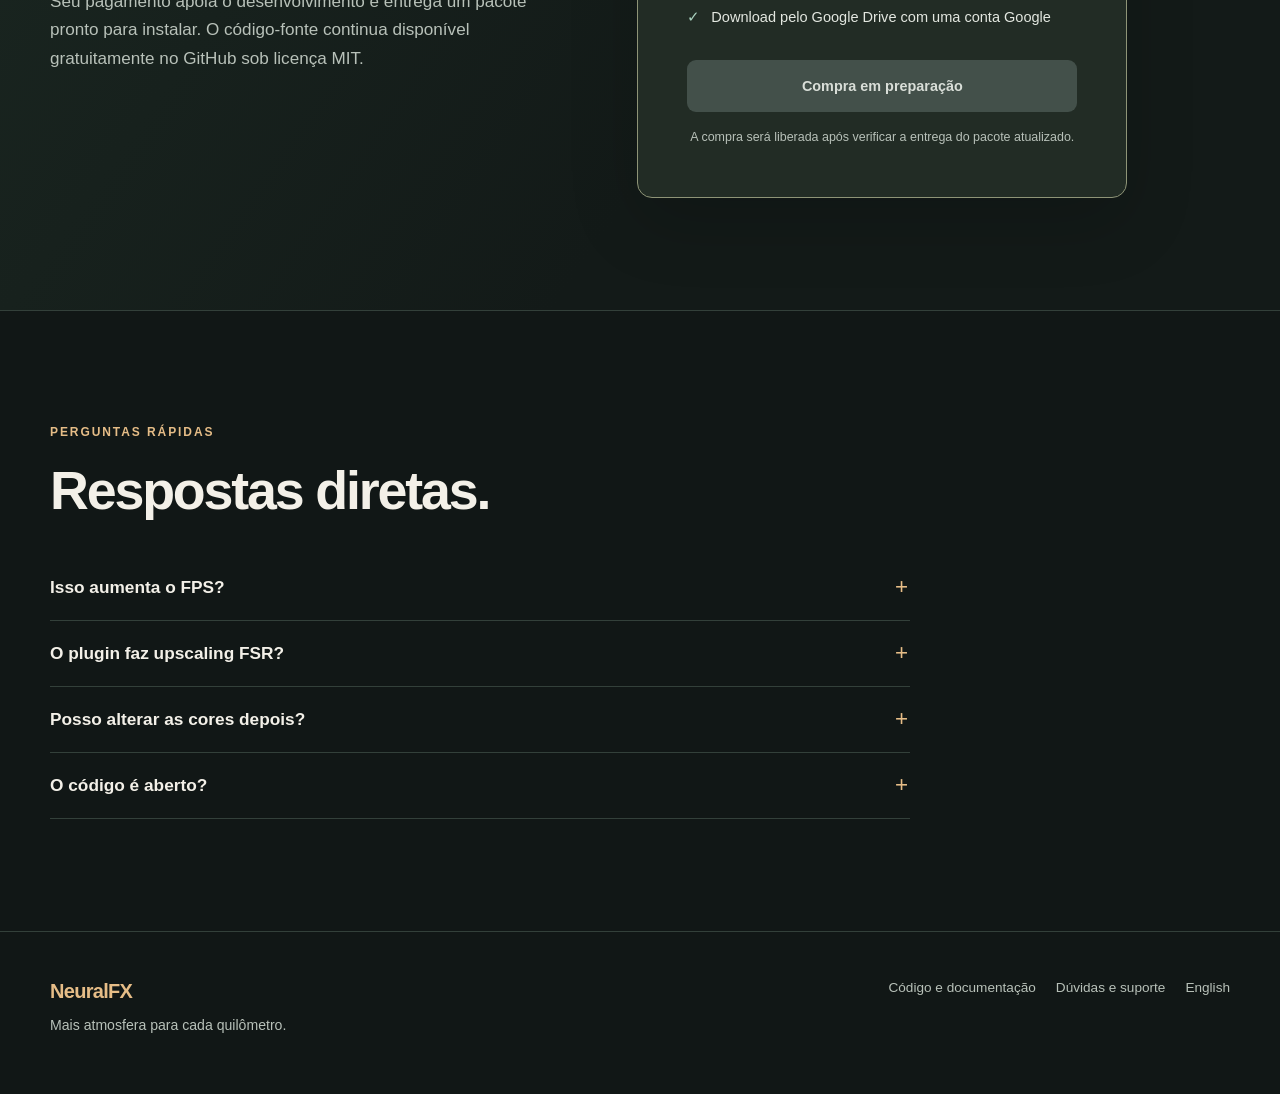
==== commit 6f112b94: "docs: explain temporary checkout closure" ====
--- a/site/index.html
+++ b/site/index.html
@@ -111,7 +111,7 @@
             <li>Download pelo Google Drive com uma conta Google</li>
           </ul>
           <a class="button button-primary checkout-link" data-checkout data-ready-label="Comprar com Stripe" aria-disabled="true">Compra em preparação</a>
-          <p class="checkout-status" data-checkout-status data-ready-text="Após a compra, o Stripe abre a pasta no Google Drive. Entre em uma conta Google para baixar.">A compra será liberada após a configuração do download.</p>
+          <p class="checkout-status" data-checkout-status data-ready-text="Após a compra, o Stripe abre a pasta no Google Drive. Entre em uma conta Google para baixar.">A compra será liberada após verificar a entrega do pacote atualizado.</p>
         </div>
       </div>
     </section>
